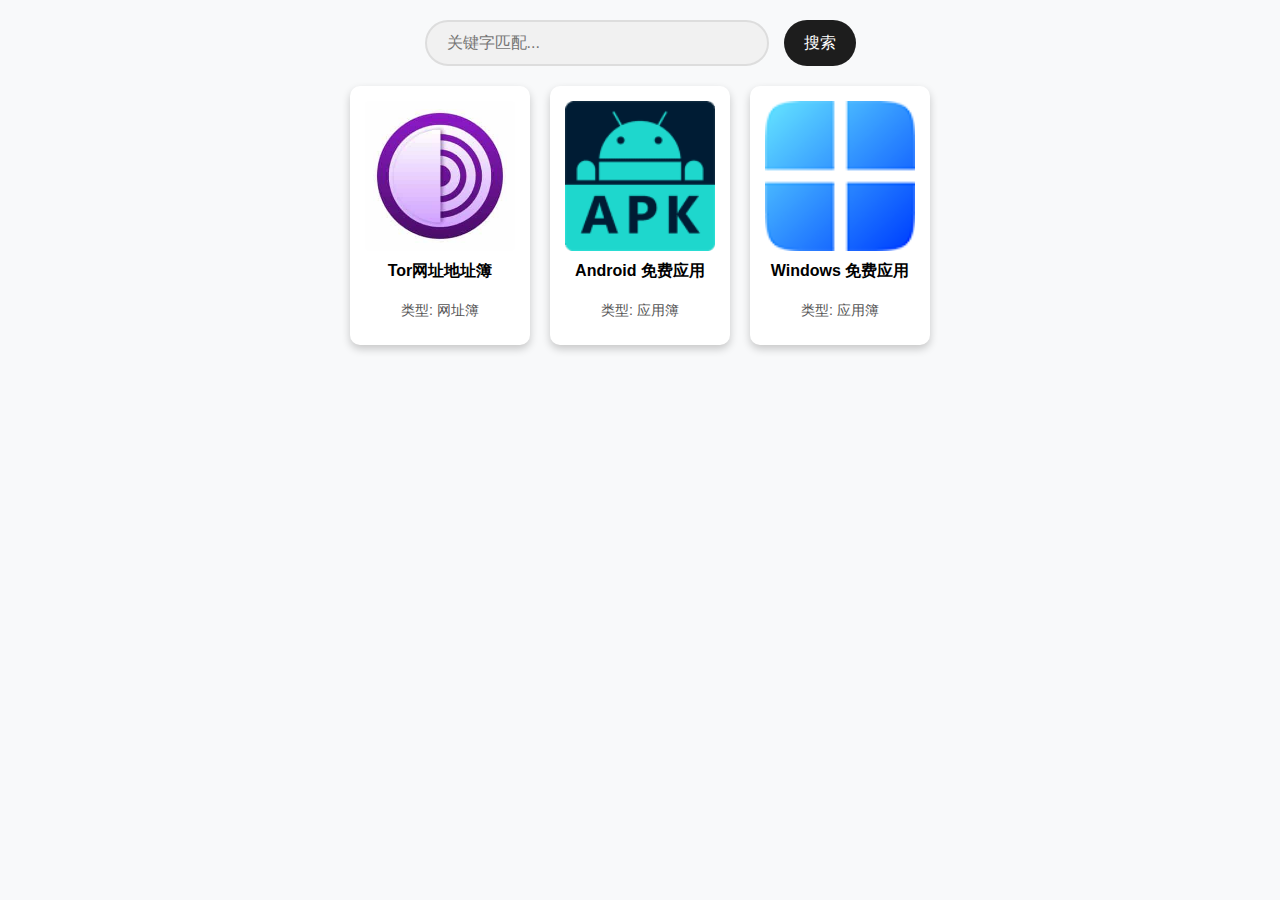
==== index.html @ 56af9740 "Add files via upload" ====
<!DOCTYPE html>
<html lang="zh">
<head>
    <meta charset="UTF-8">
    <meta name="viewport" content="width=device-width, initial-scale=1.0">
    <title>资源索引</title>
    <link rel="stylesheet" href="styles.css">
</head>
<body>

    <!-- 搜索框 -->
    <div class="search-bar">
        <input type="text" id="search-input" placeholder="关键字匹配...">
        <button onclick="searchVideos()">搜索</button>
    </div>

    <!-- 视频列表 -->
    <div class="container" id="video-list"></div>

    <!-- 查看更多按钮 -->
    <button id="load-more" onclick="loadMoreVideos()">查看更多</button>

    <script src="script.js"></script>
</body>
</html>
---- styles.css ----
body {
    font-family: Arial, sans-serif;
    background-color: #f8f9fa;
    text-align: center;
}

.search-bar {
    margin: 20px auto;
    display: flex;
    justify-content: center;
    gap: 15px;
}

.search-bar input {
    width: 300px;
    padding: 12px 20px;
    border: 2px solid #ddd;
    border-radius: 30px;
    font-size: 16px;
    outline: none;
    transition: all 0.3s ease;
    background-color: #f1f1f1;
}

.search-bar input:focus {
    border-color: #007bff;
    background-color: #fff;
    box-shadow: 0 0 8px rgba(0, 123, 255, 0.5);
}

.search-bar button {
    padding: 12px 20px;
    border: none;
    background-color: #1d1d1d;
    color: white;
    border-radius: 30px;
    cursor: pointer;
    font-size: 16px;
    transition: all 0.3s ease;
}

.search-bar button:hover {
    background-color: #252525;
    transform: scale(1.05);
}

.search-bar button:active {
    transform: scale(1);
}

.container {
    display: flex;
    justify-content: center;
    flex-wrap: wrap;
    gap: 20px;
    margin-top: 20px;
}

.video-card {
    width: 150px;
    background: white;
    border-radius: 10px;
    padding: 15px;
    box-shadow: 0 4px 8px rgba(0, 0, 0, 0.2);
    text-align: center;  
    display: flex;
    flex-direction: column;
    align-items: center;  
    justify-content: space-between;
    transition: transform 0.3s ease;
    cursor: pointer;
}

.video-card:hover {
    transform: translateY(-5px);
}

.video-card img {
    width: 100%; 
    height: auto;
    border-radius: 5px;
    cursor: pointer;
}

.video-card h3 {
    font-size: 16px;
    margin: 10px 0;
}

.video-card a {
    text-decoration: none;
    color: #007bff;
    font-weight: bold;
}

.video-card a:hover {
    text-decoration: underline;
}

.video-card p {
    font-size: 14px;
    color: #555;
    margin: 10px 0;
}

/* 查看更多按钮 */
#load-more {
    display: none;
    margin: 20px auto;
    padding: 12px 20px;
    border: none;
    background-color: #131313;
    color: white;
    border-radius: 30px;
    cursor: pointer;
    font-size: 16px;
    transition: all 0.3s ease;
}

#load-more:hover {
    background-color: #282828;
    transform: scale(1.05);
}

#load-more:active {
    transform: scale(1);
}
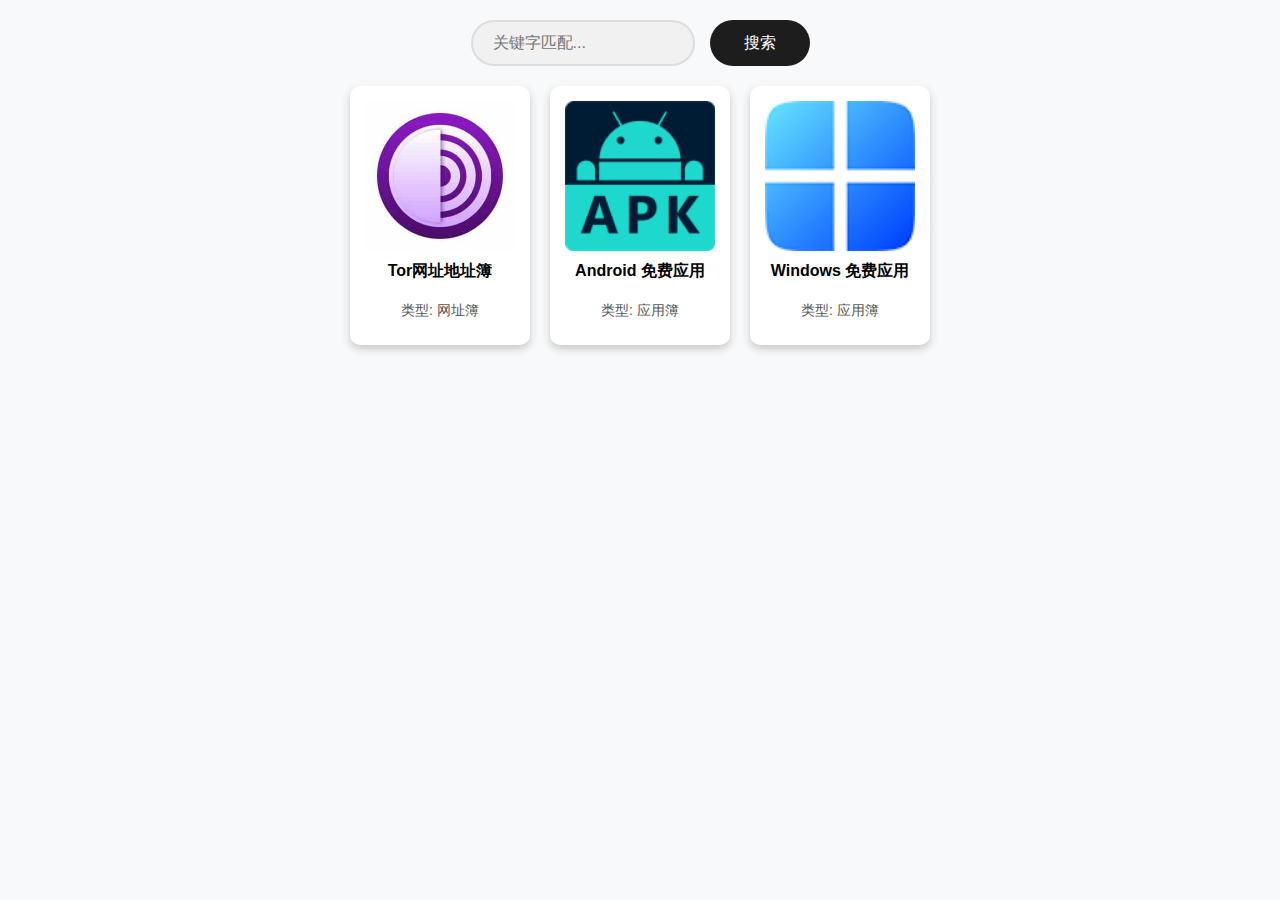
==== commit fd69e755: "Update index.html" ====
--- a/index.html
+++ b/index.html
@@ -3,6 +3,7 @@
 <head>
     <meta charset="UTF-8">
     <meta name="viewport" content="width=device-width, initial-scale=1.0">
+    <link rel="shortcut icon" href="[data-uri]" type="image/jpeg">
     <title>资源索引</title>
     <link rel="stylesheet" href="styles.css">
 </head>
--- a/styles.css
+++ b/styles.css
@@ -12,7 +12,8 @@
 }
 
 .search-bar input {
-    width: 300px;
+    width: 180px;
+    max-width: 50%;
     padding: 12px 20px;
     border: 2px solid #ddd;
     border-radius: 30px;
@@ -29,6 +30,7 @@
 }
 
 .search-bar button {
+    max-width: 20%;
     padding: 12px 20px;
     border: none;
     background-color: #1d1d1d;
@@ -37,7 +39,10 @@
     cursor: pointer;
     font-size: 16px;
     transition: all 0.3s ease;
+    white-space: nowrap;   /* 不允许换行 */
+    min-width: 100px;      /* 可根据情况调整 */
 }
+
 
 .search-bar button:hover {
     background-color: #252525;
@@ -124,4 +129,4 @@
 
 #load-more:active {
     transform: scale(1);
-}+}
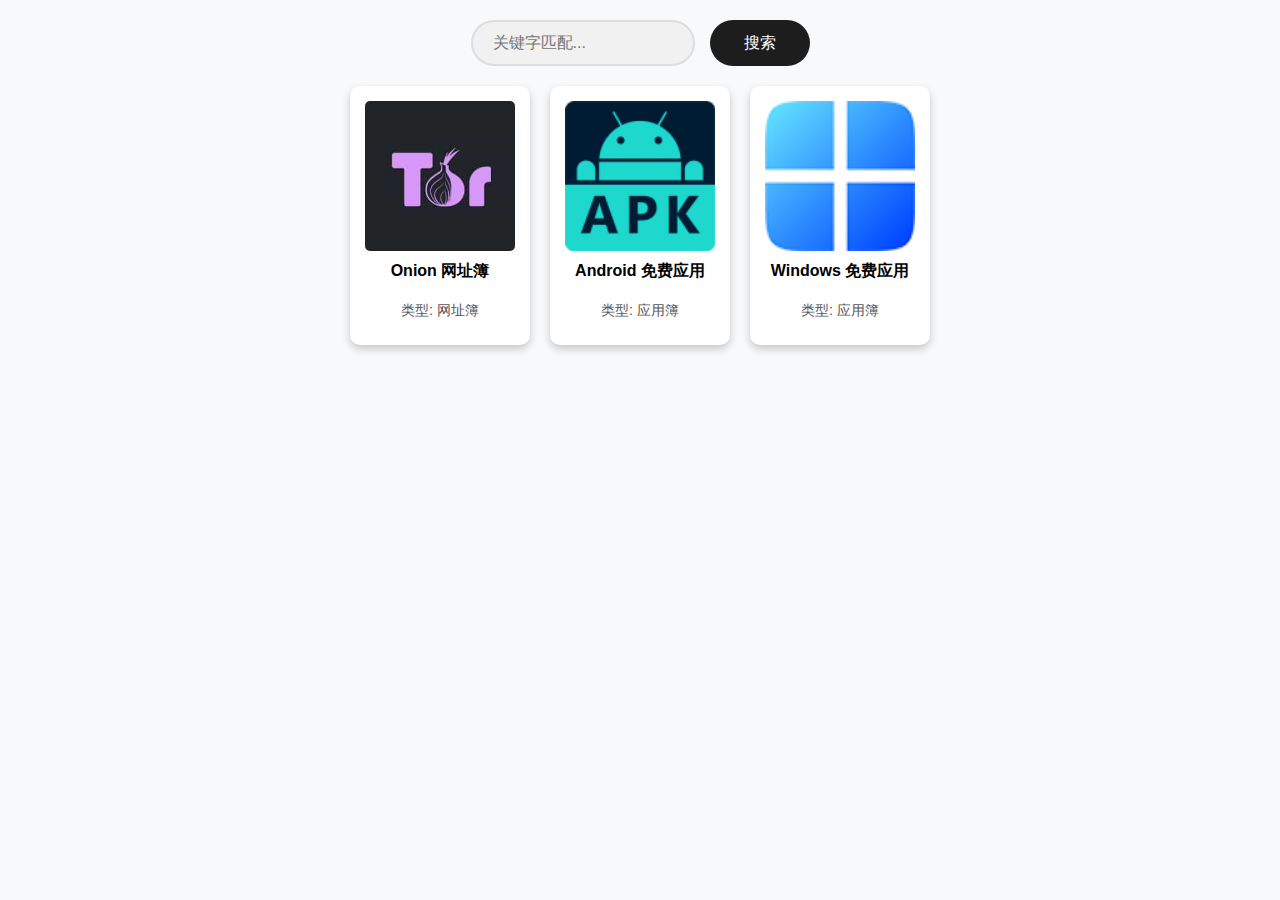
==== commit 62def364: "Update index.html" ====
--- a/index.html
+++ b/index.html
@@ -2,7 +2,7 @@
 <html lang="zh">
 <head>
     <meta charset="UTF-8">
-    <meta name="viewport" content="width=device-width, initial-scale=1.0">
+    <meta name="viewport" content="width=device-width, initial-scale=1.0, maximum-scale=1.0, user-scalable=no">
     <link rel="shortcut icon" href="[data-uri]" type="image/jpeg">
     <title>资源索引</title>
     <link rel="stylesheet" href="styles.css">
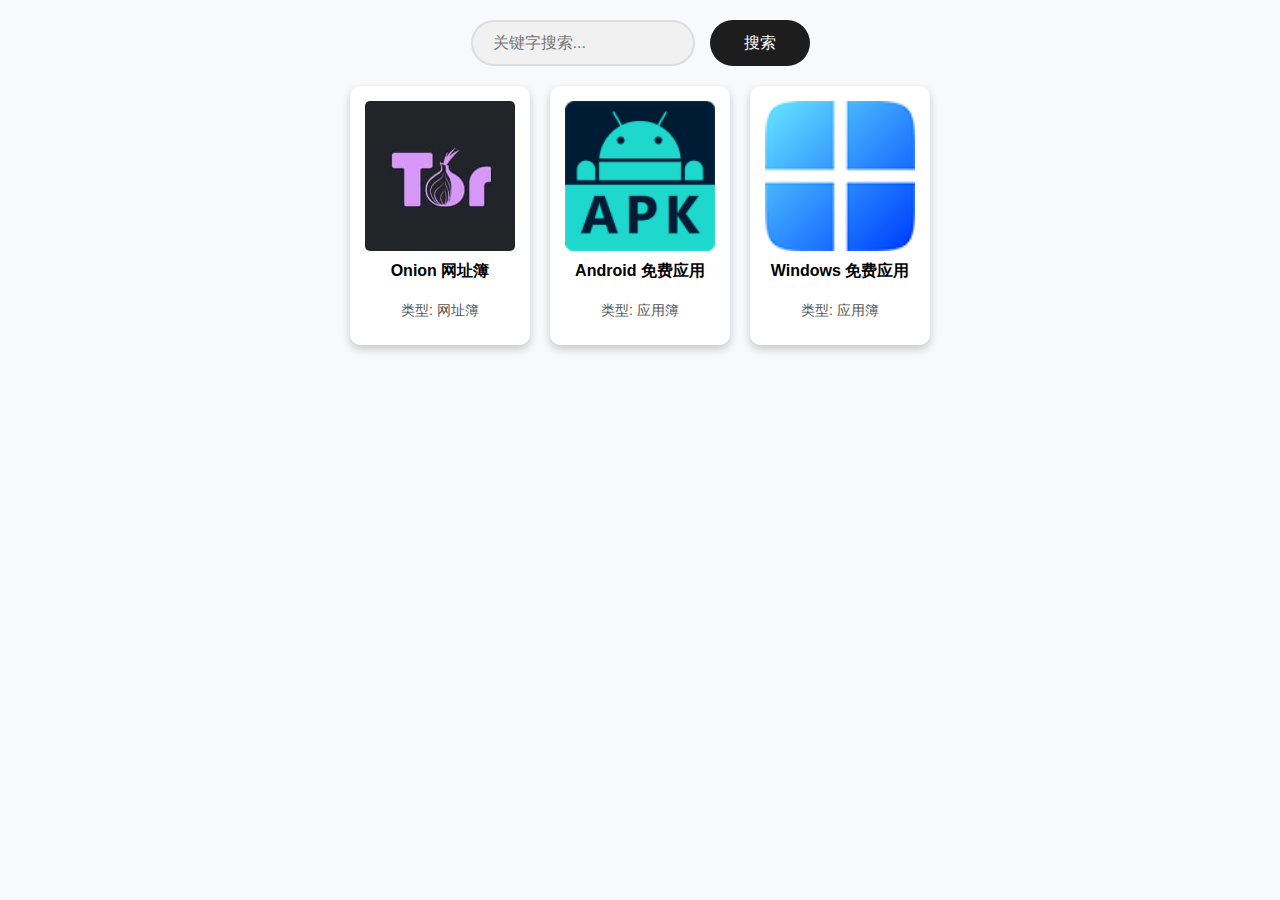
==== commit 7188dec0: "Update index.html" ====
--- a/index.html
+++ b/index.html
@@ -11,7 +11,7 @@
 
     <!-- 搜索框 -->
     <div class="search-bar">
-        <input type="text" id="search-input" placeholder="关键字匹配...">
+        <input type="text" id="search-input" placeholder="关键字搜索...">
         <button onclick="searchVideos()">搜索</button>
     </div>
 
